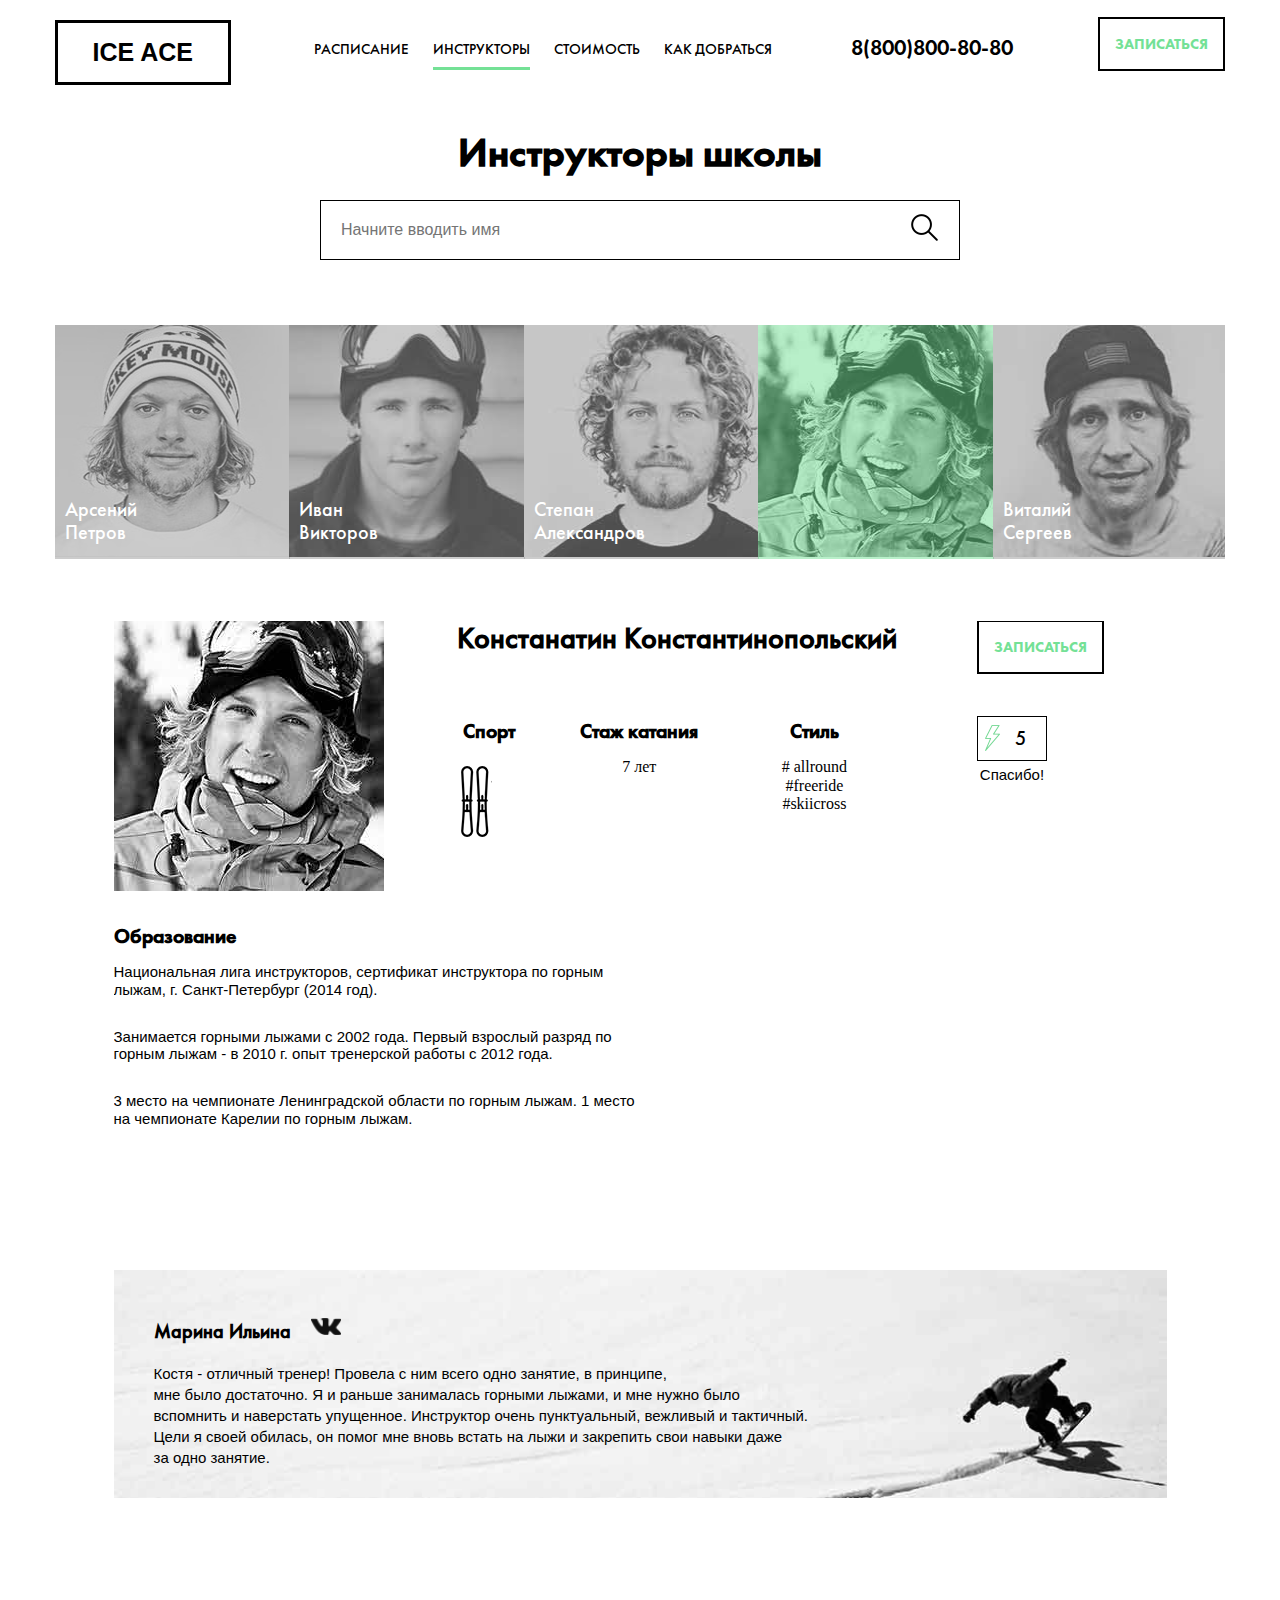
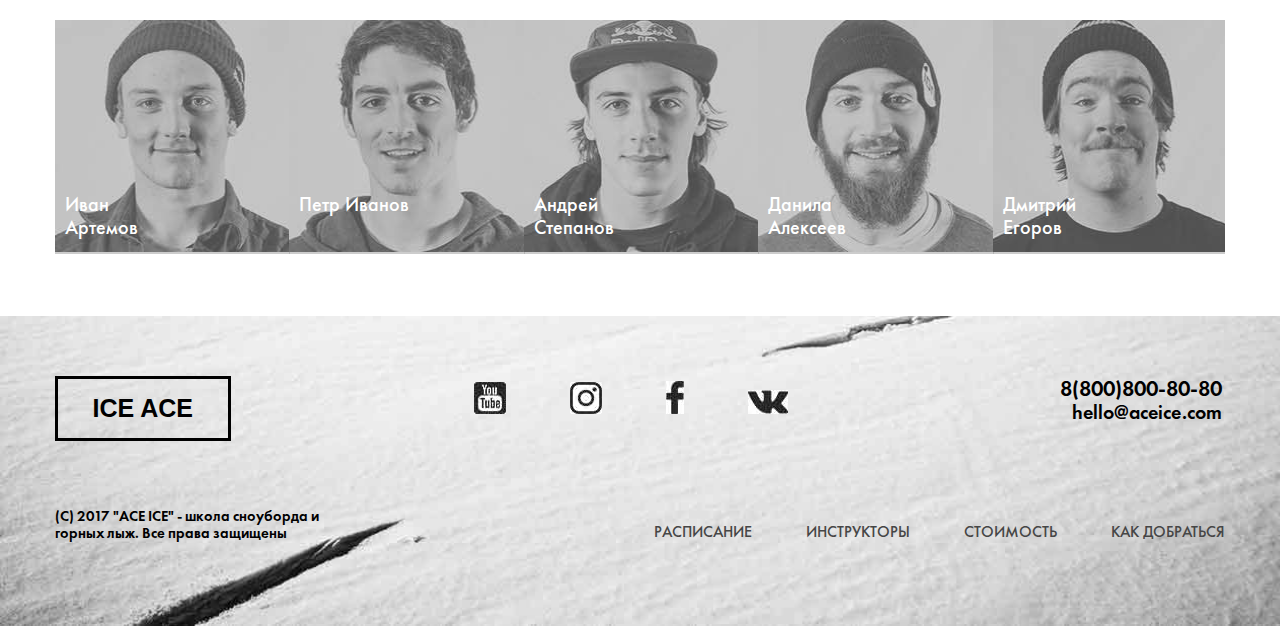
==== instructrs.html @ c71b17ba "first" ====
<!DOCTYPE html>
<html lang="ru">
<head>
  <meta charset="UTF-8">
  <title>instructors</title>
  <link rel="stylesheet" href="css/normalize.css">
  <link rel="stylesheet" href="css/style.css">
</head>
<body>
<header>
<div class="head-container">
  <a href="index.html" class="logo">Ice Ace</a>
  <nav class="main-menu">
    <ul class="menu-list">
      <li class="menu-item"><a href="schedule.html" class="menu-link">Расписание</a></li>
      <li class="menu-item"><a href="instructrs.html" class="menu-link link-active">Инструкторы</a></li>
      <li class="menu-item"><a href="schedule.html" class="menu-link">Стоимость</a></li>
      <li class="menu-item"><a href="index.html" class="menu-link">Как добраться</a></li>
    </ul>
  </nav>
  <div class="contacts-container">
    <a href="tel:+78008008080" class="phone">8(800)800-80-80</a>
    <a href="schedule.html" class="btn btn-sing-up">записаться</a>
  </div>
</div>  
</header>

<section class="instructors">
  <div class="container">
  	<h2> Инструкторы школы </h2>
  	<form method="get">
    <div class="search">      
      <input type="search" placeholder="Начните вводить имя">
      <input class="submit-search" type="submit" value="">   
    </div>
    </form>
    <ul class="instractotrs-gallery">
      <li class="instructors-gallery-item">
        <div class="instractors-gallery-container">
          <a href="#" class="instructors-gallery-link">
            <img src="img/Instructor1_top_ArsenyP.png" alt="snowbordinstructor_Arseny_Petrov" class="slide">
            <p class="instructors-galary-name">Арсений Петров</p></a>
        </div> 
      </li>
      <li class="instructors-gallery-item">
        <div class="instractors-gallery-container">
        <a href="#" class="instructors-gallery-link">
          <img src="img/Instructor2_top.jpg" alt="snowbordinstructor" class="slide">
          <p class="instructors-galary-name">Иван Викторов</p></a>
        </div>
      </li>
      <li class="instructors-gallery-item">
        <div class="instractors-gallery-container">
        <a href="#" class="instructors-gallery-link">
          <img src="img/Instractor3_top.jpg" alt="snowbordinstructor_Stepan_Alexandrov" class="slide">
          <p class="instructors-galary-name"> Степан Александров </p></a>
        </div>
      </li>
      <li class="instructors-gallery-item instructors-gallery-item-active">
        <div class="instractors-gallery-container instractors-gallery-container-active">
        <a href="#" class="instrucotrs-gallery-link instructors-gallery-link-active">
          <img src="img/Instructor4_top.jpg" alt="snowbordinstructor_Konstantin_Konstantinopolsky" class="slide">
          <p class="instructors-galary-name"></p></a>
        </div>
      </li>
      <li class="instructors-gallery-item">
        <div class="instractors-gallery-container">
        <a href="#" class="instructors-gallery-link">
          <img src="img/Instructor5_top_Vitily.jpg" alt="snowbordinstructor_Vitaly_Sergeev" class="slide">
          <p class="instructors-galary-name"> Виталий Сергеев </p></a>
        </div>
      </li>
    </ul>
  </div>
</section>  
<section class="instructor">
  <div class="container">
    <div class="column">
      <div class="instructor-image-container">
      <img src="img/InstructorKonstantinKonstantinopolsky.jpg" alt="instructor_Konstantin_Konstantinipolski" class="instructor_image">
    </div>
    <div class="instructor-skills-block">
      <h3 class="instructor-title">Констанатин Константинопольский</h3>
      <ul class="instructor-skills-list">
        <li class="instructor-skills-item">
          <div class="skills-item-block">
            <h3 class="skills-text skills-image"> Спорт </h3>
          </div>
        </li>
        <li class="instructor-skills-item">
          <div class="skills-item-block-midle">
            <h3 class="skills-text">Стаж катания</h3>
            <p class="skills-text"> 7 лет </p>
          </div>
        </li>
        <li class="instructor-skills-item">
          <div class="skills-item-block">
            <h3 class="skills-text">Стиль</h3>
            <p class="skills-text"> # allround #freeride #skiicross </p>
          </div>
        </li>
      </ul>      
    </div>
    <div class="consumer-reaction">
      <a href="schedule.html" class="btn btn-sing-up">записаться</a>
      <div class="givemark">
        <form>
        <div class="givemark-form-container">
          <input class="givemark-submit" type="submit" value="">   
          <input class="givemark-text" type="text" value="5">
        </div>
        </form>
        <p class="givemark-thanks">Cпасибо!</p>
      </div>
      
    </div>
    </div>
    <div class="column">
    <div class="instructor-education">
      <h3 class="insrtructor-education-title">Образование</h3>
      <p class="font-text">   Национальная лига инструкторов, сертификат инструктора по горным лыжам, г. Санкт-Петербург (2014 год).</p>
      <p class="font-text"> Занимается горными лыжами с 2002 года. Первый взрослый разряд по горным лыжам - в 2010 г. опыт тренерской работы с 2012 года.</p>
      <p class="font-text"> 3 место на чемпионате Ленинградской области по горным лыжам. 1 место на чемпионате Карелии по горным лыжам. </p>
    </div>
    <div class="instructor-video">
        <iframe width="100%" height="280" src="https://www.youtube.com/embed/pTgz565_0Ac" frameborder="0" allowfullscreen></iframe>
    </div>
            
    </div>
    <div class="column comment">    
      <h3 class="cosial-link-comment link-vk">Марина Ильина</h3>
      <p class="comment-text">
        Костя - отличный тренер! Провела с ним всего одно занятие, в принципе,<br>
        мне было достаточно. Я и раньше занималась горными лыжами, и мне нужно было<br>
         вспомнить и наверстать упущенное. Инструктор очень пунктуальный, вежливый и тактичный.<br>
         Цели я своей обилась, он помог мне вновь встать на лыжи и закрепить свои навыки даже<br>
         за одно занятие. 
      </p> 
    </div>
    </div>

</section> 
<div class="container">
    <ul class="instractotrs-gallery">
      <li class="instructors-gallery-item">
        <div class="instractors-gallery-container">
          <a href="#" class="instructors-gallery-link">
            <img src="img/Instructor1_button_row_IvanA.jpg" alt="snowbordinstructor_Ivan_Artemov" class="slide">
            <p class="instructors-galary-name">Иван Артемов</p></a>
        </div>
      </li>
      <li class="instructors-gallery-item">
        <div class="instractors-gallery-container">
          <a href="#" class="instructors-gallery-link">
            <img src="img/Instructor2_button_row_PetrP.jpg" alt="snowbordinstructor_Petr_Ivanov" class="slide">
            <p class="instructors-galary-name">Петр Иванов</p></a>
        </div>
      </li>
      <li class="instructors-gallery-item">
        <div class="instractors-gallery-container">
          <a href="#" class="instructors-gallery-link">
            <img src="img/Instructor3_button_row_AndreyS.jpg" alt="snowbordinstructor_Andrey_Stepanov" class="slide">
            <p class="instructors-galary-name"> Андрей Степанов </p></a>
        </div>
      </li>
      <li class="instructors-gallery-item">
        <div class="instractors-gallery-container">
          <a href="#" class="instructors-gallery-link">
            <img src="img/Instructor4_button_row_DanilaA.jpg" alt="snowbordinstructor_Danila_Alexeev" class="slide">
            <p class="instructors-galary-name">Данила Алексеев </p></a>
        </div>
      </li>
      <li class="instructors-gallery-item">
        <div class="instractors-gallery-container">
          <a href="#" class="instructors-gallery-link">
            <img src="img/Instructor5_button_row_DmitryE.jpg" alt="snowbordinstructor_Dmitry_Egorov" class="slide">
            <p class="instructors-galary-name"> Дмитрий Егоров </p></a>
        </div>
      </li>
    </ul>
  </div>  
<footer>
  <div class="container">
    <div class="first-footer-col">
      <a href="index.html" class="logo-footer">ice ace</a>
      <ul class="social-icons">
        <li class="social-icons-item">
          <a href="https://youtube.ru" class="social-icons-link"><i class="sprite sprite-YT"></i></a>
        </li>
        <li class="social-icons-item">
          <a href="https://www.instagram.com" class="social-icons-link"><i class="sprite sprite-inst"></i></a>
        </li>
        <li class="social-icons-item">
          <a href="https://www.fb.com" class="social-icons-link"><i class="sprite sprite-f"></i></a>
        </li>
        <li class="social-icons-item">
          <a href="https://vk.com" class="social-icons-link link-tw"><i class="sprite sprite-vk"></i></a>
        </li>
      </ul>
      <div class="footer-contacts">
        <a href="tel:+78008008080" class="footer-phone">8(800)800-80-80</a>
        <a href="mailto:hello@aceice.com" class="mail">hello@aceice.com</a>
      </div>
    </div>
    <div class="second-footer-col"> 
      <p class="footer-copyright"> (C) 2017 "ACE ICE" - школа сноуборда и горных лыж. Все права защищены</p>
      <nav class="footer-menu"> 
        <ul class="footer-menu-list">
          <li class="footer-menu-item">
            <a href="schedule.html" class="footer-menu-link">расписание</a></li>
          <li class="footer-menu-item">
            <a href="instructrs.html" class="footer-menu-link">инструкторы</a></li>
          <li class="footer-menu-item">
            <a href="schedule.html" class="footer-menu-link">стоимость</a></li>
          <li class="footer-menu-item">
            <a href="index.html" class="footer-menu-link">как добраться</a></li>
        </ul>
      </nav>
    </div>
  </div>
</footer>
</body>
</html>
---- css/style.css ----
* {
  box-sizing: border-box;
  margin: 0;
  padding: 0;
}
@font-face {
  font-family:FuturaPTbolb;
  src:url(../fonts/FUTURAPTBOLD.OTF);
}
@font-face {
  font-family:FuturaPTdemi;
  src:url(../fonts/FUTURAPTDEMI.OTF);
}
@font-face {
  font-family:FuturaPTbook;
  src:url(../fonts/FUTURAPTBOOK.OTF);
}
@font-face {
  font-family:FuturaPTheavy;
  src:url(../fonts/FUTURAPTHEAVY.OTF);
}
@font-face {
  font-family:FuturaPTmedium;
  src:url(../fonts/FUTURAPTMEDIUM.OTF);
}
/*общие*/
body {
  min-width: 1170px;
}
.link-active {
  border-bottom: 3px solid #74e196;
  padding-bottom: 8px;
}
.btn-sing-up {
  font-family:FuturaPTheavy;
  color: #74e196;
  text-transform: uppercase;
  font-size: 15px;
  text-align: center;
}
.btn-sing-up:hover {
 color: #fff;
 background-color: #74e196; 
}
.btn-sing-up:active {
  background-color: #fff;
  color:#74e196;
}
.banner {
  background-image: url(../img/baner.jpg);
  background-size: cover;
  background-repeat: no-repeat;
  margin-bottom: 50px;
}

.banner-title-container {
  display: block;
  padding-top: 120px;
  min-height: 645px;
  text-align: left;
}

h1.banner-title {
  color: white;
  font-size: 50px;
  font-family: FuturaPTbold;
}
.strong-city {
  color: white;
  font-size: 38px;
  font-family: FuturaPTdemi;
}

.container {
  width: 1170px;
  vertical-align: middle;
  margin: 0 auto;
  text-align: center;
  overflow: hidden;
}
h2 { 
  font-size: 40px;
  font-family: FuturaPTdemi;
  line-height: 35px;
  padding: 50px 0;
}
a {
  text-decoration: none;
  color: black;
}
.head-container {
  margin: 0 auto;
  width: 1170px;
  overflow: hidden;
  text-align: center;
}
.main-menu {
  width: 50%;
  vertical-align: middle;
  float: left;
  margin-top: 40px;
}
.menu-item {
  display: inline;
  padding: 0 10px;
}
.menu-link {
  font-size: 15px;
  font-family: FuturaPTmedium;
  text-transform: uppercase;
}
.menu-link:hover {
  border-bottom: 3px solid #74e196;
  padding-bottom: 8px;
}
.logo {
  width: 15%;
  font-size: 25px;
  border: solid black 3px;
  padding: 15px 20px;
  font-family: PT Sans, sans-serif;
  font-weight: bold;
  text-transform: uppercase;
  margin: 20px;
  margin-left: 0;
  float: left;
}
.contacts-container {
  width: 32%;
  vertical-align: middle; 
  float: right;
  margin-top: 35px;
  text-align: right;
}
.btn {
  padding: 15px;
  border: 2px solid black;
  margin-left: 20px;

}
.btn-white-border {
  border: 2px solid #fff;
}
.phone {
  font-family: FuturaPTdemi;
  font-size: 22px;
  float: left;
}

/*наши услуги*/
.offers h2 {
  padding: 20px 0 15px 0;
}
.offers-subtitle {
  padding: 44px 0;
  font-size: 20px;
  font-weight: 400;
}
.offers-item-title {
  padding-bottom: 30px;
}
h3 {
  font-size: 20px;
  font-family:FuturaPTdemi ;
  color: black;
}
.offers-item-vertical {
 width: 32.5%;
 margin-right: 15px;
 float: left;
 overflow: hidden;
 text-align: left;
}
.offers-item-horizontal:last-child {
  margin-top: 40px;
}
.offers-item-horizontal .offers-item-image {
  float: left;
  overflow: hidden;

 }
.offers-item-image {
  width: 360px;
}
.offers-item-image img{
  max-width: 100%;
  width: 360px;
}
.offers-item-info {
  width: 360px;
  display: inline-block;
  height: 244px;
  margin-bottom: 10px;
  text-align: left;
}
.offers-info-text {
  font-family:PT Sans, sans-serif;
  font-size: 15px;
  line-height: 1.4;
  padding-bottom: 40px;
}
.offers-item-horizontal:first-child .offers-info-text {
  padding-bottom: 60px;
}
.offers-item-vertical .offers-info-text {
  padding-bottom: 60px;
}
.offers-footer {
  overflow: hidden;
}
.offers-footer-text {
  width: 50%;
  display: block;
  float: left;
  font-size: 20px;
  font-family:FuturaPTdemi ;
}
.offers-footer-link {
  width: 11%;
  display: block;
  float: right;
  text-align: right;
}
.offers-footer-link-row:before {
  content: '';
  margin: 0;
  display: block;
  width: 40px;
  height: 30px;
  padding: 0;
  background: url(../) 0 0 no-repeat;
} 
.offers-item-vertical .offers-item-info {
  padding-top: 40px;

  }
.offers-item-horizontal .offers-item-info {
  margin-left: 15px; 
  
 }

/*почему мы*/
.about-item-title {
  line-height: 1.4;
}
.about-item-text {
  font-family: PT Sans, sans-serif;
  font-size: 15px;
  line-height: 1.4;
  text-align: left;
  padding: 45px 20px 45px 0;
}
.about-item {
  display: inline-block;
  vertical-align: top;
  width: 30%;
  padding-top: 85px;
  position: relative;
}
.about-item:before{
content: '';
  position: absolute;
  left: 0;
  right: 0;
  margin: 0 auto;
  top: 0;
  display: block;
  width: 80px;
  height: 80px;
  padding-top: 60px;

  }
.about-item-garant:before {
  background:  url(../img/like.png) 0 0 no-repeat;
}
.about-item-exp:before {
  background:  url(../img/certificate.png) 0 0 no-repeat;
}  
.about-indiv:before {
  background:  url(../img/shedule.png) 0 0 no-repeat;
}  
.about-item-inventory:before {
  background:  url(../img/ski.png) 0 0 no-repeat;
  color: #74e196;
}  
.about-item-safe:before {
  background:  url(../img/save.png) 0 0 no-repeat;
}  
.about-item-transfer:before {
  background:  url(../img/bus.png) 0 0 no-repeat;
}  

/* Скидки */

.sale {
  background-image: url(../img/snowbord_school_sales.jpg);
  background-size: cover;
  background-repeat: no-repeat;
  margin-top: 25px;
  margin-bottom: 50px;
  height: 362px;
  color: white;
  font-size: 20px;
  font-weight: 400;
  text-align: center;
}
.sale h2 {
  font-size: 40px; 
  padding-top: 45px;
  font-weight: 500; 
}
.sale-title {
  color: white;
  font-size: 22px;
  font-family: FuturaPTmedium;
  padding-bottom: 20px;
}
.sale-item {
  display: inline-block;
  width: 18%;
  vertical-align: middle;
  margin: 0 80px 0 80px;
  text-align: center;
  padding-bottom: 40px; 
}
.about-item-text {
 font-family: FuturaPTbook;
 font-size: 20px; 
}
.sale-item:first-child {margin-left: 190px;}
.sale-item:last-child  {margin-right: 160px;}

.green-text { color: #74e196; }

.btn-container {
  min-height: 60px;
}
.btn {
  width: 20%;
  margin: auto;
  margin-top: 15px;

}

/*команда*/

.container-team {
  background-image: url(../img/NikeSBChronicles-7-Team_hd_1600.png);
  background: linear-gradient(bottom, rgba(255,255,255,0.5)0%, transparent50%);
  background-size: cover;
  background-repeat: no-repeat;
  height: 700px;
  text-align: center;
  width: 1170px;
  vertical-align: middle;
  margin: 0 auto;
  position: relative;
  margin-top: 140px;
  margin-bottom: 70px;
 }

.container-team:after {
  background: transparent;
  background: -moz-linear-gradient(top, rgba(255, 255, 255, 0.8) 0%, rgba(0, 0, 0, 0.1) 50%);
  background: -webkit-linear-gradient(top, rgba(255,255, 255 0.8) 0%, rgba(0, 0, 0, 0.1) 50%);
  background: -o-linear-gradient(top, rgba(255,255, 255, 0.8) 0%, rgba(0, 0, 0, 0.1) 50%);
  background: -ms-linear-gradient(top, rgba(255, 255, 255, 0.8) 0%, rgba(0, 0, 0, 0.1) 50%);
  background: linear-gradient(to top, rgba(255, 255, 255, 0.9) 0%, rgba(255, 255, 255, 0.1) 40%);
  content: '';
  display: block;
  height: 700px;
  left: 0;
  position: absolute;
  top: 0;
  width: 100%;
}

.team-title {
  position: absolute;
  top: -15%;
  left: 44%;
}
.team-text {
  position: absolute;
  top: 465px;
  left: 150px;
  width: 75%;
  text-align: center;
  display: block;
  margin: auto;
  font-family: PT Sans, sans-serif;
  font-size: 15px;
  line-height: 1.5;
  }
.btn-choose {
  position: absolute;
  top: 225px;
  left: 330px;
  display: inline-block;
  border: 2px solid black; 
  width: 25%; 
  font-family: FuturaPTheavy;
  font-size: 15px;
  text-transform: uppercase;
  color: #74e196;
  padding: 10px 20px;
 }
.btn-choose:hover {
  color: #fff;
  background-color: #74e196; 
 }
 .btn-choose:active {
  background-color: #fff;
  color:#74e196;
}
/* Комьюнити*/
.community-text {
  padding: 0 150px 30px 150px;
  text-align: center;
  font-family: PT Sans, sans-serif;
  font-size: 15px;
  line-height: 1.5;
}
.community-image {
  display: inline-block;
  margin: 0 5px;
}
/*Футер*/
footer {
  background-image: url(../img/footer.jpg);
  background-size: cover;
  background-repeat: no-repeat;
  height: 310px;
  margin-top: 60px;
  
}
.logo-footer {
  width: 15%;
  font-size: 25px;
  border: solid black 3px;
  padding: 15px 20px;
  text-transform: uppercase;
  font-family: PT Sans, sans-serif;
  font-weight: bold;
  margin: 60px 20px 20px 0;
  float: left;
 
}
.social-icons-item {
  display: inline-block;
  padding: 0 30px 0 30px;
}
.social-icons {
 width: 65%;
 float: left;
 margin-top: 65px; 
}
.sprite {
    background-image: url(../img/css_sprites.png);
    background-repeat: no-repeat;
    display: block;
}

.sprite:hover {
  opacity: 0.8;
}
.sprite:active {
  opacity: 1;
}
.sprite-YT {
    width: 32px;
    height: 32px;
    background-position: -30px -30px;
}

.sprite-f {
    width: 18px;
    height: 33px;
    background-position: -214px -30px;
}

.sprite-inst {
    width: 32px;
    height: 32px;
    background-position: -122px -30px;
}

.sprite-vk {
    width: 40px;
    height: 24px;
    background-position: -30px -122px;
}

.footer-contacts {
width: 18%;
float: left;
margin-top: 60px;
margin-right: 0;
text-align: right;
}
.footer-phone {
  font-family: FuturaPTdemi;
  font-size: 22px;
}
.mail {
  font-family: FuturaPTdemi;
  font-size: 20px; 
}
.footer-copyright {
  width:25%;
  clear: both;
  float: left;
  margin-top: 47px;
  text-align: left;
  font-family: FuturaPTdemi;
  font-size:  15px;
}
.footer-menu {
  width: 55%;
  float: right;
  margin-top: 47px;
}
.footer-menu-list {
  text-align: right;
}
.footer-menu-item {
  display: inline-block;
  font-family:FuturaPTmedium;
  font-size: 16px;
  text-transform: uppercase;
  padding: 15px 0 0 50px;
  color: #3b3b3b;
}
.footer-menu-item a {
   color: #464646; 
}
.footer-menu-item a:hover {
  color: #111111;
}
.footer-menu-item a:active {
  color: #3c3c3c;
}


/* instructors */
.instructors {
  padding-bottom: 60px;
}
.instructors h2 {
  padding: 30px 0 30px 0;  
}
.search {
    width: 54.7%; 
    border: 1px solid #000; 
    min-height: 44px; 
    display: inline-block;
    overflow: hidden;
}
  input[type="search"] {
    border: none; 
    outline: none; 
    -webkit-appearance: none; 
    width: 90%;   
    float: left;
    padding: 20px;
}
  .submit-search {
    width: 5%; 
    height: 32px; 
    border: none; 
    background: url(../img/search.png) no-repeat;
    margin: 13px 0;
}

.instractotrs-gallery {
 overflow: hidden;
 text-align: left;
 margin-top: 60px;
}
.instructors-gallery-item {
  display: inline-block;
  width: 19.7%;
  position: relative;
}
.instractors-gallery-container {
  width: 100%;
  height: 232px;
  
}
.slide {
  width: 102%;
  height: 232px;
}
.instructors-galary-name {
  position: absolute;
  top: 173px;
  left: 10px;
  width: 110px;
  font-family: FuturaPTmedium;
  font-size: 20px;
  color: #fff;
  transition: all 1s linear;
}
.instructors-gallery-item:hover .instructors-galary-name {
  transform: translateY(60px); 
 }
 
.instructors-gallery-link:before {
  content: ' ';
  background-color: #999999;
  height: 101%;
  left: 0;
  opacity: 0.5;
  position: absolute;
  top: 0;
  -webkit-transition: opacity 0.3s;
  -moz-transition: opacity 0.3s;
  -o-transition: opacity 0.3s;
  -ms-transition: opacity 0.3s;
  transition: opacity 0.3s;
  width: 102%;
}
.instructors-gallery-link:hover:before {
  opacity: 0;
}
.instructors-gallery-link-active:before {
  content: ' ';
  background-color: #74e196;
  height: 101%;
  left: 0;
  opacity: 0.5;
  position: absolute;
  top: 0;
  -webkit-transition: opacity 0.3s;
  -moz-transition: opacity 0.3s;
  -o-transition: opacity 0.3s;
  -ms-transition: opacity 0.3s;
  transition: opacity 0.3s;
  width: 102%;
}
.column {
  overflow: hidden;
  width: 90%;
  margin: 0 auto;
  margin-bottom: 30px;
}
.instructor-image-container {
  width: 25%;
  float: left;
}
.instructor-skills-list {
  padding: 0 50px 0 50px;
}
.instructor-skills-block {
  width: 57%;
  float: left;
}
.instructor-title {
  font-family: FuturaPTmedium;
  font-size: 30px;
  padding-bottom: 50px;
}
.instructor-skills-item {
  display: block;
} 
.skills-text {
  position: relative;
}
.skills-image:after {
  content: '';
  position: absolute;
  left: 0%;
  right: -30%;
  margin: 0 auto;
  top: 160%;
  display: block;
  width: 80px;
  height: 80px;
  padding-bottom: 60px; 
  background-image: url(../img/ski-skill.png);
  background-repeat: no-repeat;
}

.skills-item-block {
  width: 20%;
  height: 189px;
  float: left;
  padding-left: 25px;
}
.skills-item-block-midle {
  width: 45%;
  height: 189px;
  float: left;
}
.skills-text {
  padding-top: 15px;
}
}
p .skills-text {
  font-family: FuturaPTmedium;
  font-size: 17px;
 
}
.consumer-reaction {
  width: 2%;
  float: left;
  margin-top: 17px;
  overflow: 
}
.givemark {
    width: 70px; 
    min-height: 70px; 
    display: inline-block;
    overflow: hidden;
    margin-top: 60px;
    margin-left: 0px;
}
.givemark-form-container {
    width: 70px; 
    min-height: 45px; 
    display: inline-block;
    overflow: hidden;
    border: 1px solid #000;
}

  .givemark-text {
    border: none; 
    outline: none; 
    -webkit-appearance: none; 
    width: 30%;   
    float: left;
    margin: 10px 8px;
    vertical-align: middle; 
    font-family: FuturaPTmedium;
    font-size: 20px;
}

  .givemark-submit {
    width: 15px; 
    height: 26px; 
    border: none; 
    background: url(../img/flash.png) no-repeat;
    margin: 8px 7px 7px 7px;
    float: left;
}
.givemark-thanks {
  font-family:PT Sans, sans-serif;
  font-size: 15px;  
}
.colmiddle {
  overflow: hidden;
}
.instructor-education {
  width: 50%;
  float: left;
  text-align: left;
}
.insrtructor-education-title {
  font-family: FuturaPTdemi;
  font-size: 20px;
}
.font-text {
  padding: 15px 0;
  text-align: left;
  font-family: PT Sans, sans-serif;
  font-size: 15px;
}
.instructor-video {
  width: 50%;
  float: left;
}
.comment {
  background-image: url(../img/Back_graund_Comment.jpg);
  background-size: 100%;
  background-repeat: no-repeat;
  height: 230px;
  margin-top: 60px;
  margin-bottom: 60px;
}
.comment-text {
  font-family: PT Sans, sans-serif;
  font-size: 15px;
  text-align: left;
  line-height: 1.4;
  margin: 20px 20px 20px 40px;
}
.cosial-link-comment {
  font-family:FuturaPTmedium;
  font-size: 20px;
  text-align: left;
  margin: 50px 0 10px 40px;
}
.link-vk:after {
  content: " ";
  background-image: url(../img/vk.png);
  background-size: 100%;
  background-repeat: no-repeat;
  padding: 0px 10px 20px 20px;
  margin-left: 20px;
}
/*Рассписание*/
.container-programms {
  width: 1170px;
  vertical-align: middle;
  margin: 0 auto;
  text-align: center;
 }
table {
  width: 100%;
  margin: 40px 0;
  box-sizing: border-box;
  border-collapse: collapse;
}
th {
  text-align: left;
  border-bottom: 1px solid #000;
}
td {
  border: 1px solid #000;
  text-align: left; 
  padding-left: 15px;
  padding-top: 10px;
  padding-bottom: 10px;
}
.cell-link {
  text-align: center;
}
.kind {
  width: 13.5%;
}
.name-instructor {
  width: 26%;
}
.table-instructor-link {
  text-decoration: none;
}
.data-of-programm {
  width: 13.5%;
}
.time-of-programm {
  width: 13.5%;
}
.price-of-programm {
  width: 13.5%;
}
.link-sing-up {
font-family:FuturaPTheavy;
  color: #74e196;
  text-transform: uppercase;
  font-size: 15px;
  text-align: center;
}
.choose-programm {
  width: 20%;
}
.instructor-programm {
  overflow: hidden;
  border: 1px solid black;
}
.image-instructor {
  width: 17%;
  float: left;
  margin: 18px 70px 70px 70px;
  position: relative;
}   
.image-decoration {
  width: 190px;
  height: 190px;
  border-radius: 100%;
  border: 2px solid #74e196;
  
}
.name-inctructor {
  background-color: black;
  font-family: FuturaPTbook;
  color: #fff;
  position: absolute;
  top: 155px;
  left: 0px;
 } 
.programm-description {
  width: 42%;
  float: left;
  text-align: left;
}
.programm-price {
  width: 20%;
  float: left;
}
.programm-description-title {
  font-family: FuturaPTdemi;
  font-size: 30px;
}
.programm-description p {
  font-family: PT Sans, sans-serif;
  font-size: 15px;
  line-height: 22px;
}
.programm-description h3 {
  line-height: 60px;
}
.programm-description-subtitle {
  padding: 30xp 0;
  font-family:FuturaPTmedium;
  font-size: 20px;
}
.programm-description-link {
  font-family: PT Sans, sans-serif;
  font-size: 15px;
  line-height: 60px;
  
}
.programm-price-title {
  font-family: FuturaPTdemi;
  font-size: 30px;
  line-height: 60px;
}
.btn-to-buy {
  font-family: FuturaPTheavy;
  font-size: 15px;
  text-transform: uppercase;
  border: 1px solid #000;
  color: #74e196;
  padding: 10px 20px;
  display: inline-block;
  margin-top: 15px;
}
.btn-to-buy:hover {
  background-color: #74e196;
  color: #fff;
}
.btn-to-buy:active {
  background-color: #fff;
  color:#74e196;
}
.service-selector {
  width: 25%;
  margin: 0 auto;
  margin-bottom: 10px;
}
.menu-service-item {
  display: inline-block;
}
.menu-service-list {
  padding: 30px
}
.menu-service-link {
  font-family: FuturaPTmedium;
  font-size: 20px;
  padding: 0 2px;
  display: block;
  width: 15px;
}
.menu-service-link-prev {
 position: relative;
}
.menu-service-link-next {
  padding: 0 15px 0 0;
  position: relative;
}

.menu-service-link-prev:before {
  content: ' ';
  display: block;
  position: absolute;
  top: -18px;
  left: -5px;
  padding: 0 15px 0 0 ;
  width: 20px;
  height: 30px;
  margin: 0 10px 0 0px;
  background: url(../img/Prev.png) 0 0 no-repeat;
}
.menu-service-link-next:after {
  content: ' ';
  display: block;
  position: absolute;
  top: -18px;
  left: 3px;
  padding: 0;
  width: 20px;
  height: 30px;
  margin: 0 0 0 5px;
  background: url(../img/next.png) 0 0 no-repeat;
}
.menu-service-link-active {
  color: #74e196;
}

.order-call-back h2 {
  padding-bottom: 50px;
}
.text-field {
  border: 2px solid black; 
  width: 47.86%; 
  height: 48px;  
  margin: 15px 0;
  display: block;
  margin: auto;
  padding-left: 15px;
  
}
textarea {
  border: 2px solid black; 
  resize: none;
  display: block; 
  padding: 15px;
  margin: auto;
  margin-top: 15px;
  margin-bottom: 60px;
}
.form-field {
  font-family: FuturaPTmedium;
  font-size: 20px;
  display:block;
  width: 47.86%;
  margin: 0 auto;
  text-align: left;
  padding: 30px 0 20px;
}

.submit-btn {
border: 2px solid black; 
width: 12%; 
height: 48px;  
margin-bottom: 65px;  
text-align: center;
font-family: FuturaPTheavy;
font-size: 15px;
text-transform: uppercase;
color: #74e196;
padding: 10px 20px;
background-color: #fff;
margin-top: 15px;
display: block;
margin: auto;
}
.submit-btn:hover {
  background-color: #74e196;
  color: #fff;
}
.submit-btn:active {
  background-color: #fff;
  color:#74e196;
}
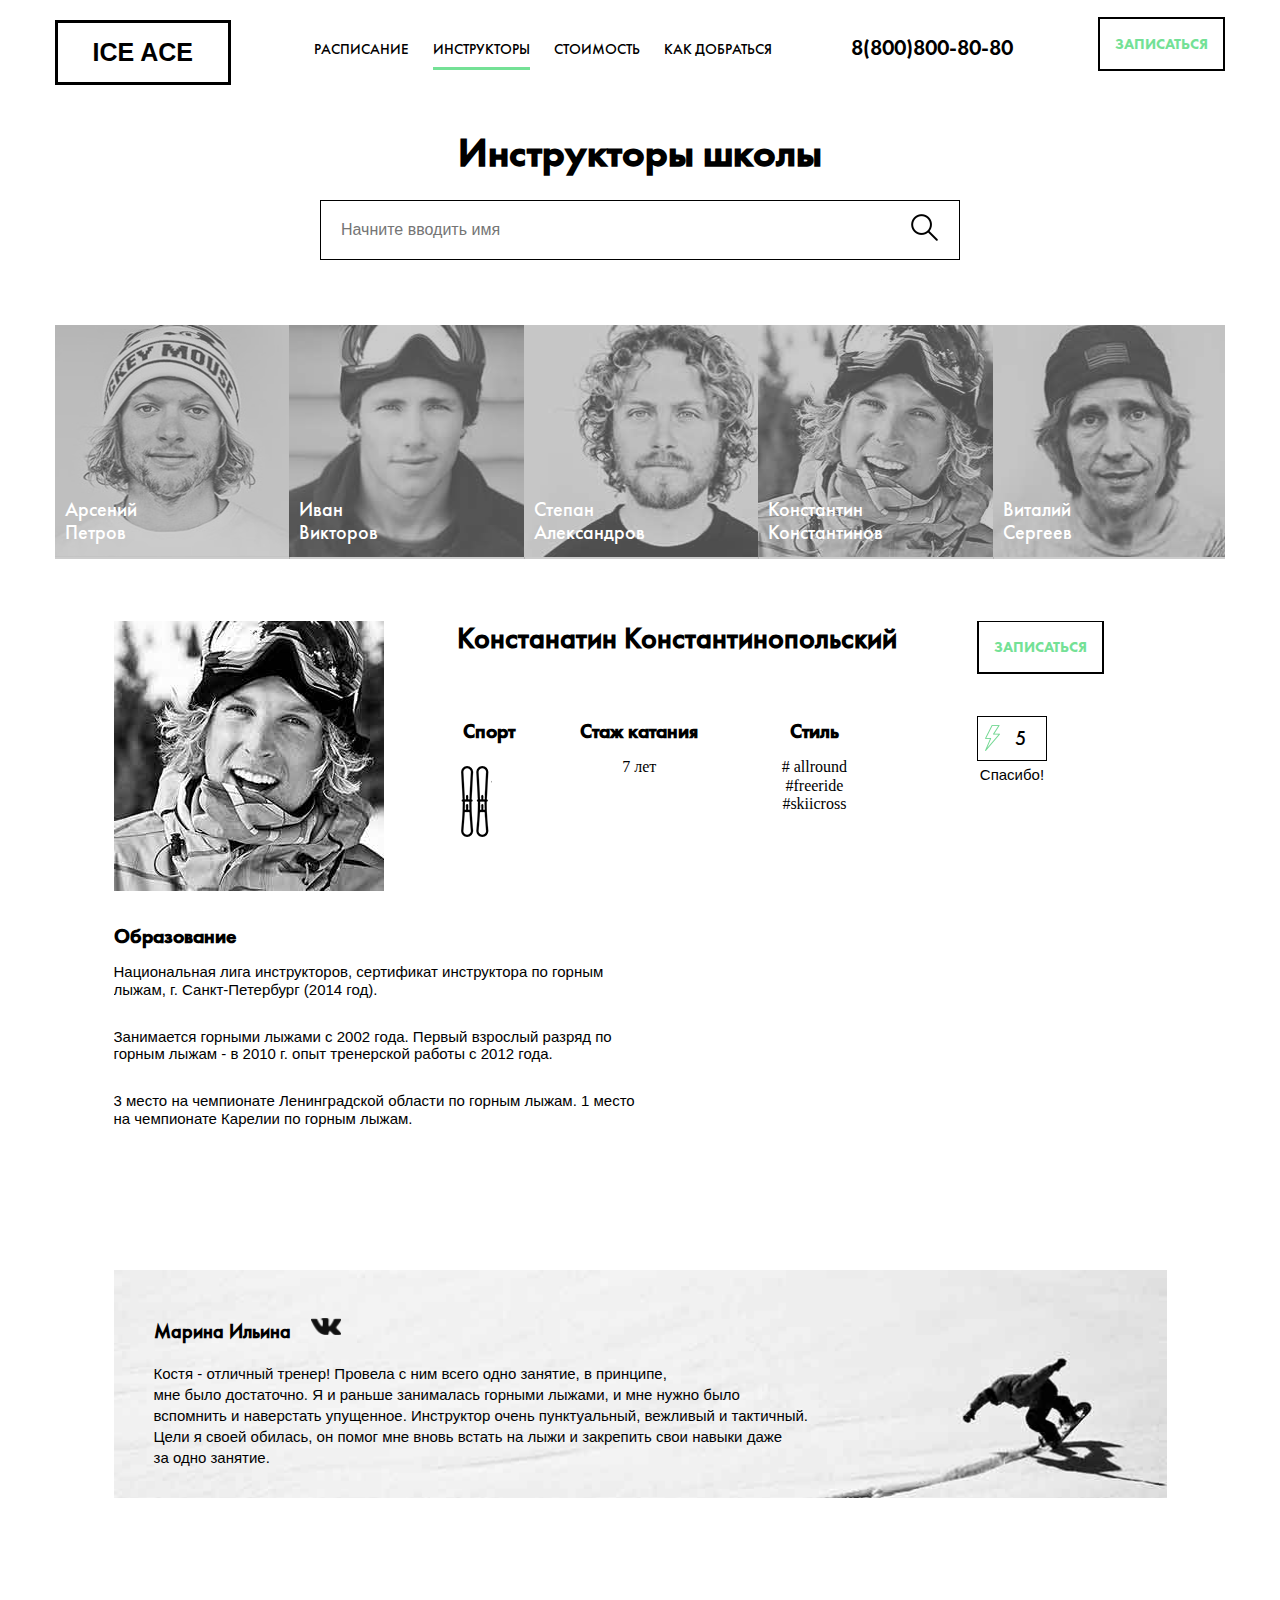
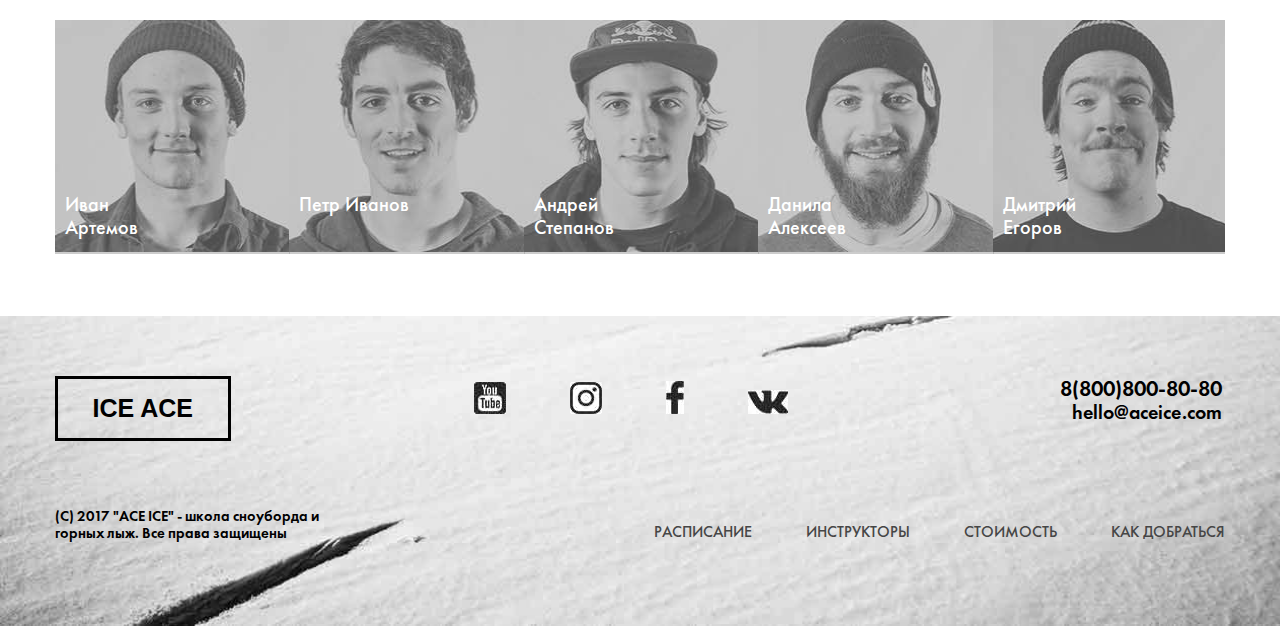
==== commit f0d74584: "внутренняя перелинковка" ====
--- a/instructrs.html
+++ b/instructrs.html
@@ -15,7 +15,7 @@
       <li class="menu-item"><a href="schedule.html" class="menu-link">Расписание</a></li>
       <li class="menu-item"><a href="instructrs.html" class="menu-link link-active">Инструкторы</a></li>
       <li class="menu-item"><a href="schedule.html" class="menu-link">Стоимость</a></li>
-      <li class="menu-item"><a href="index.html" class="menu-link">Как добраться</a></li>
+      <li class="menu-item"><a href="index.html#onmap" class="menu-link">Как добраться</a></li>
     </ul>
   </nav>
   <div class="contacts-container">
@@ -56,11 +56,11 @@
           <p class="instructors-galary-name"> Степан Александров </p></a>
         </div>
       </li>
-      <li class="instructors-gallery-item instructors-gallery-item-active">
-        <div class="instractors-gallery-container instractors-gallery-container-active">
-        <a href="#" class="instrucotrs-gallery-link instructors-gallery-link-active">
+      <li class="instructors-gallery-item">
+        <div class="instractors-gallery-container">
+        <a href="#" class="instructors-gallery-link">
           <img src="img/Instructor4_top.jpg" alt="snowbordinstructor_Konstantin_Konstantinopolsky" class="slide">
-          <p class="instructors-galary-name"></p></a>
+          <p class="instructors-galary-name">Константин Константинов</p></a>
         </div>
       </li>
       <li class="instructors-gallery-item">
@@ -213,7 +213,7 @@
           <li class="footer-menu-item">
             <a href="schedule.html" class="footer-menu-link">стоимость</a></li>
           <li class="footer-menu-item">
-            <a href="index.html" class="footer-menu-link">как добраться</a></li>
+            <a href="index.html#onmap" class="footer-menu-link">как добраться</a></li>
         </ul>
       </nav>
     </div>
--- a/css/style.css
+++ b/css/style.css
@@ -623,10 +623,10 @@
 .instructors-gallery-link:hover:before {
   opacity: 0;
 }
-.instructors-gallery-link-active:before {
-  content: ' ';
+.instructors-gallery-link:focus:before {
+  /*content: ' ';*/
   background-color: #74e196;
-  height: 101%;
+  /*height: 101%;
   left: 0;
   opacity: 0.5;
   position: absolute;
@@ -636,7 +636,7 @@
   -o-transition: opacity 0.3s;
   -ms-transition: opacity 0.3s;
   transition: opacity 0.3s;
-  width: 102%;
+  width: 102%;*/
 }
 .column {
   overflow: hidden;
